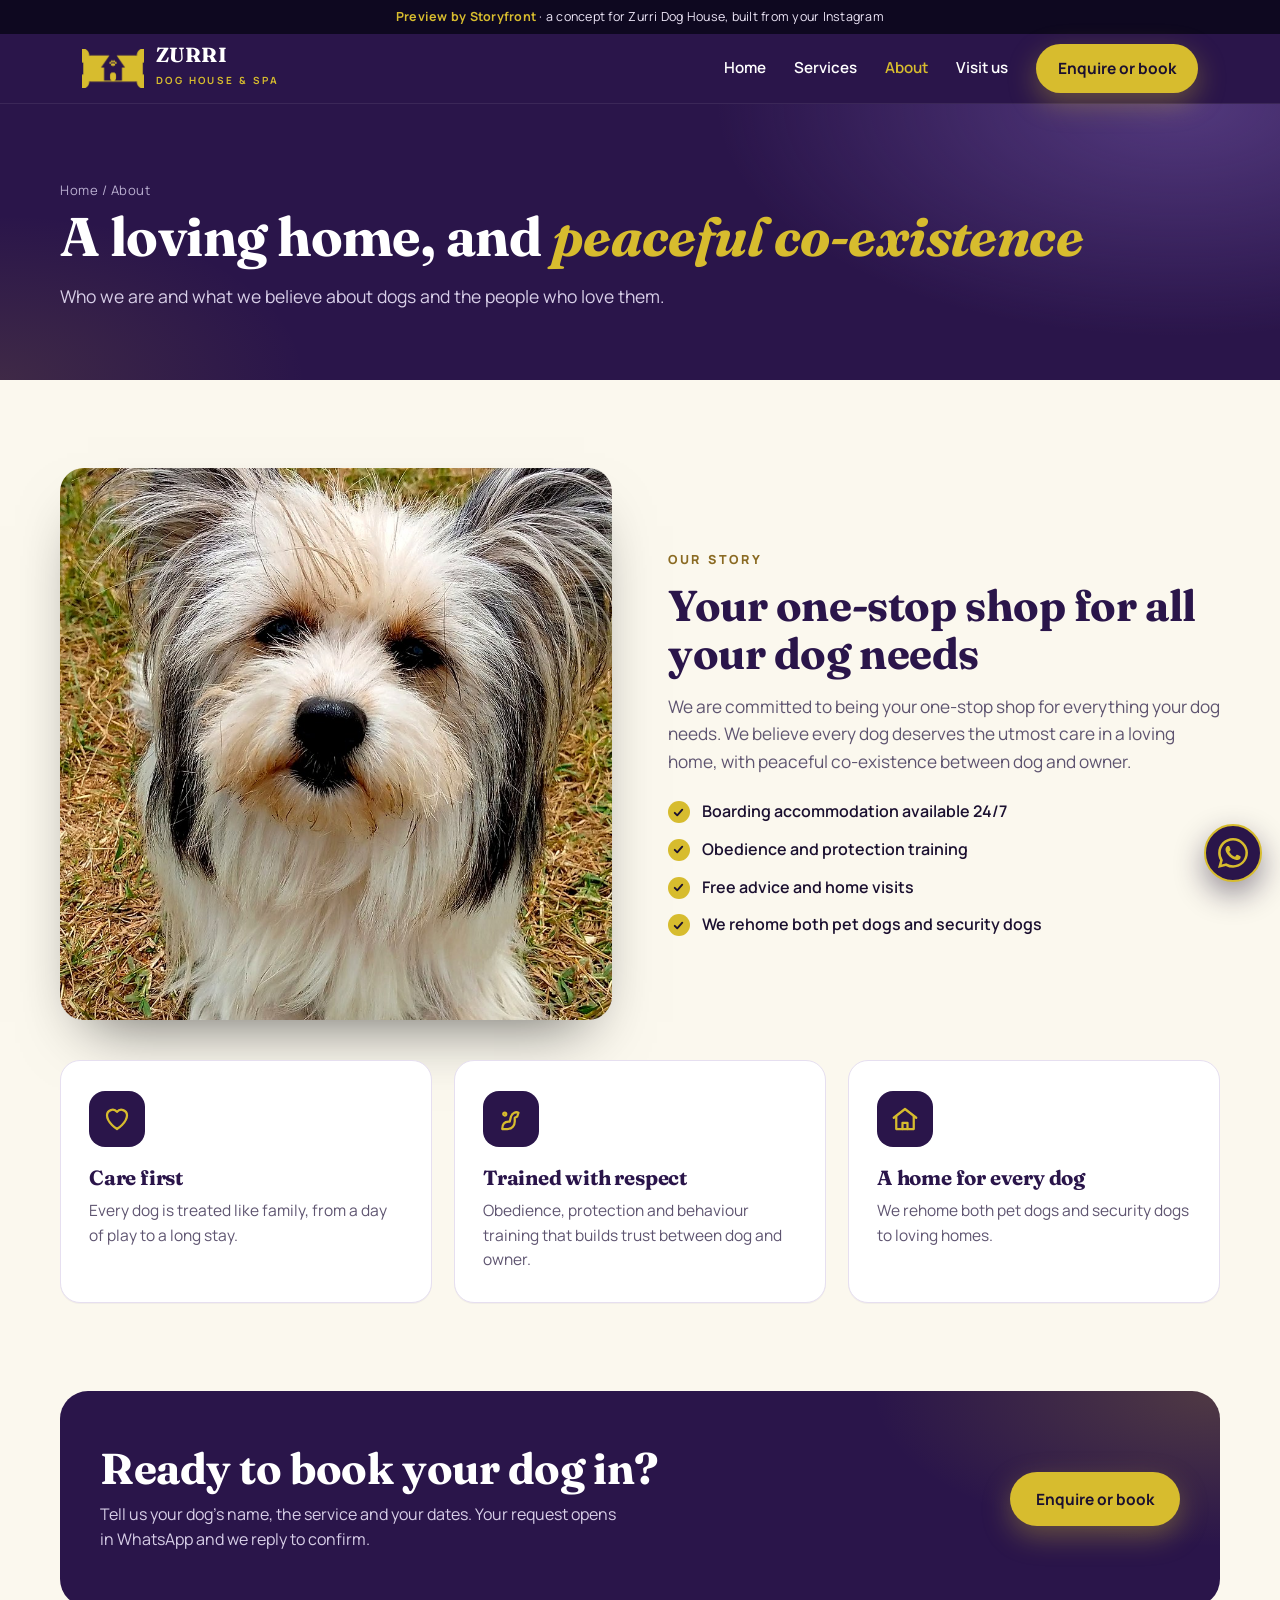
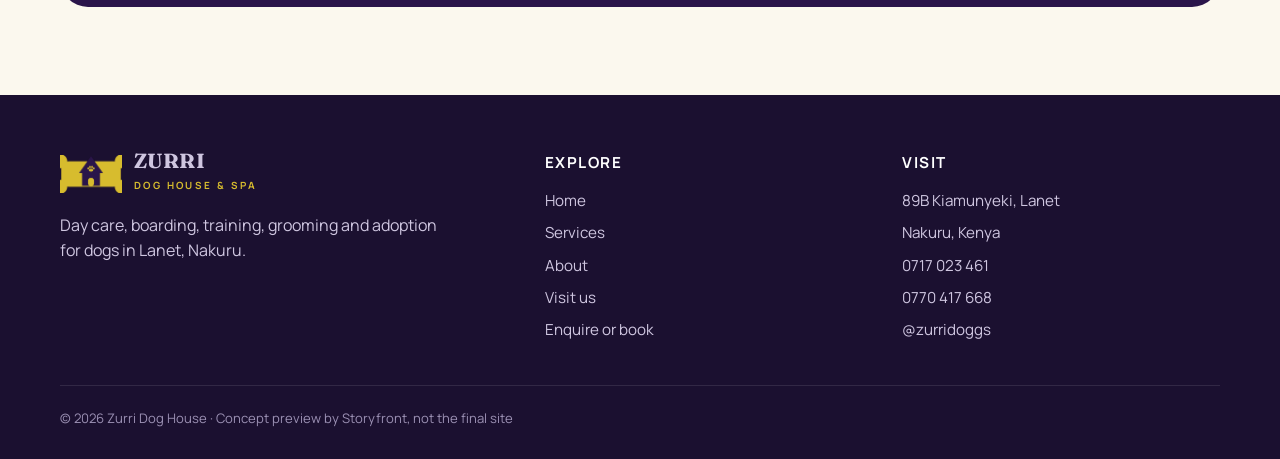
==== about.html @ 4cb2668e "Zurri Dog House v3 review copy" ====
<!DOCTYPE html>
<html lang="en"><head><meta charset="UTF-8"><meta name="viewport" content="width=device-width, initial-scale=1"><meta name="robots" content="noindex, nofollow">
<title>About | Zurri Dog House & Spa</title><meta name="description" content="Zurri Dog House is your one-stop shop for dog care in Lanet, Nakuru. Every dog deserves the utmost care in a loving home."><meta name="theme-color" content="#2A154A">
<link rel="canonical" href="https://storyfront-studio.github.io/zurri-dog-house-review/about.html">
<meta property="og:type" content="website"><meta property="og:site_name" content="Zurri Dog House"><meta property="og:title" content="About | Zurri Dog House & Spa"><meta property="og:description" content="Zurri Dog House is your one-stop shop for dog care in Lanet, Nakuru. Every dog deserves the utmost care in a loving home."><meta property="og:url" content="https://storyfront-studio.github.io/zurri-dog-house-review/about.html"><meta property="og:image" content="https://storyfront-studio.github.io/zurri-dog-house-review/assets/img/og-card.jpg"><meta property="og:image:width" content="1200"><meta property="og:image:height" content="630"><meta property="og:image:alt" content="Zurri Dog House and Spa, Lanet, Nakuru">
<meta name="twitter:card" content="summary_large_image"><meta name="twitter:title" content="About | Zurri Dog House & Spa"><meta name="twitter:description" content="Zurri Dog House is your one-stop shop for dog care in Lanet, Nakuru. Every dog deserves the utmost care in a loving home."><meta name="twitter:image" content="https://storyfront-studio.github.io/zurri-dog-house-review/assets/img/og-card.jpg">
<link rel="icon" type="image/png" sizes="32x32" href="assets/img/favicon-32.png"><link rel="apple-touch-icon" href="assets/img/favicon-180.png">
<link rel="preconnect" href="https://fonts.googleapis.com"><link rel="preconnect" href="https://fonts.gstatic.com" crossorigin>
<link href="https://fonts.googleapis.com/css2?family=Fraunces:ital,opsz,wght@0,9..144,600;0,9..144,700;1,9..144,600&family=Manrope:wght@400;500;600;700;800&display=swap" rel="stylesheet">
<link rel="stylesheet" href="assets/css/style.css"></head><body>
<div class="pv"><b>Preview by Storyfront</b> &middot; a concept for Zurri Dog House, built from your Instagram</div>
<header class="hdr"><div class="hdr-in"><a class="brand" href="index.html"><img src="assets/img/logo-badge.png" alt="Zurri Dog House logo"><span><b>ZURRI</b><small>Dog House &amp; Spa</small></span></a>
<nav class="nav" id="nav"><button class="nx" aria-label="Close menu">&times;</button><a href="index.html">Home</a><a href="services.html">Services</a><a href="about.html" class=on>About</a><a href="contact.html">Visit us</a><a class="btn btn-gold" href="enquire.html">Enquire or book</a></nav>
<button class="tg" aria-label="Open menu"><span></span><span></span><span></span></button></div></header>
<section class="ph"><div class="wrap"><div class="crumb"><a href="index.html">Home</a> / About</div><h1>A loving home, and <em>peaceful co-existence</em></h1><p>Who we are and what we believe about dogs and the people who love them.</p></div></section><section class="sec"><div class="wrap about"><div class="rv"><img src="assets/img/about.jpg" alt="A fluffy dog with big ears looking at the camera" loading="lazy"></div><div class="rv"><span class="eb2">Our story</span><h2>Your one-stop shop for all your dog needs</h2><p class="lead">We are committed to being your one-stop shop for everything your dog needs. We believe every dog deserves the utmost care in a loving home, with peaceful co-existence between dog and owner.</p><ul class="list" style="color:var(--ink)"><li>Boarding accommodation available 24/7</li><li>Obedience and protection training</li><li>Free advice and home visits</li><li>We rehome both pet dogs and security dogs</li></ul></div></div>
<div class="wrap"><div class="vals"><div class="card rv"><div class="ic"><svg viewBox="0 0 24 24"><path d="M12 20s-8-5-8-11a4.5 4.5 0 0 1 8-2.7A4.5 4.5 0 0 1 20 9c0 6-8 11-8 11z"/></svg></div><h3>Care first</h3><p>Every dog is treated like family, from a day of play to a long stay.</p></div><div class="card rv"><div class="ic"><svg viewBox="0 0 24 24"><path d="M5 20c0-4 2-6 5-6h1l1-4c1-3 4-4 6-3l-1 3-2 1v3c0 3-2 6-6 6z"/><circle cx="7" cy="8" r="1.2"/></svg></div><h3>Trained with respect</h3><p>Obedience, protection and behaviour training that builds trust between dog and owner.</p></div><div class="card rv"><div class="ic"><svg viewBox="0 0 24 24"><path d="M3 11l9-7 9 7"/><path d="M5 10v10h14V10"/><path d="M10 20v-5h4v5"/></svg></div><h3>A home for every dog</h3><p>We rehome both pet dogs and security dogs to loving homes.</p></div></div></div></section><section class="sec" style="padding-top:0"><div class="wrap"><div class="cta rv"><div><h2>Ready to book your dog in?</h2><p>Tell us your dog's name, the service and your dates. Your request opens in WhatsApp and we reply to confirm.</p></div><a class="btn btn-gold" href="enquire.html">Enquire or book</a></div></div></section>
<footer class="ftr"><div class="ftr-in"><div><a class="brand" href="index.html"><img src="assets/img/logo-badge.png" alt=""><span><b>ZURRI</b><small>Dog House &amp; Spa</small></span></a><p style="margin-top:16px;max-width:380px">Day care, boarding, training, grooming and adoption for dogs in Lanet, Nakuru.</p></div>
<div><h4>Explore</h4><ul><li><a href="index.html">Home</a></li><li><a href="services.html">Services</a></li><li><a href="about.html">About</a></li><li><a href="contact.html">Visit us</a></li><li><a href="enquire.html">Enquire or book</a></li></ul></div>
<div><h4>Visit</h4><ul><li>89B Kiamunyeki, Lanet</li><li>Nakuru, Kenya</li><li><a href="tel:+254717023461">0717 023 461</a></li><li><a href="tel:+254770417668">0770 417 668</a></li><li><a href="https://www.instagram.com/zurridoggs/" target="_blank" rel="noopener">@zurridoggs</a></li></ul></div></div>
<div class="cp">&copy; <span data-y></span> Zurri Dog House &middot; Concept preview by Storyfront, not the final site</div></footer><a class="wf" href="https://wa.me/254717023461?text=Hello%20Zurri%20Dog%20House%21%20I%20would%20like%20to%20ask%20about%20your%20services." target="_blank" rel="noopener" aria-label="Chat on WhatsApp"><svg width="20" height="20" viewBox="0 0 24 24" fill="currentColor" aria-hidden="true"><path d="M17.5 14.4c-.3-.15-1.76-.87-2.03-.97-.27-.1-.47-.15-.67.15-.2.3-.77.97-.94 1.17-.17.2-.35.22-.65.07-.3-.15-1.26-.46-2.4-1.48-.89-.79-1.49-1.77-1.66-2.07-.17-.3-.02-.46.13-.61.14-.13.3-.35.45-.52.15-.17.2-.3.3-.5.1-.2.05-.37-.02-.52-.08-.15-.68-1.63-.93-2.23-.24-.58-.49-.5-.67-.51h-.57c-.2 0-.52.07-.8.37-.27.3-1.04 1.02-1.04 2.5 0 1.47 1.07 2.9 1.22 3.1.15.2 2.1 3.2 5.1 4.49.71.3 1.27.49 1.7.63.72.23 1.37.2 1.88.12.58-.09 1.76-.72 2.01-1.42.25-.7.25-1.29.17-1.42-.07-.12-.27-.2-.57-.35zM12.05 21.8h-.01a9.87 9.87 0 0 1-5.03-1.38l-.36-.21-3.74.98 1-3.64-.24-.37a9.83 9.83 0 0 1-1.51-5.26c0-5.44 4.43-9.87 9.89-9.87a9.82 9.82 0 0 1 6.98 2.9 9.82 9.82 0 0 1 2.9 6.99c0 5.44-4.44 9.86-9.88 9.86zm8.4-18.27A11.8 11.8 0 0 0 12.04 0C5.46 0 .1 5.35.1 11.92c0 2.1.55 4.15 1.6 5.96L0 24l6.28-1.65a11.93 11.93 0 0 0 5.76 1.47h.01c6.58 0 11.93-5.35 11.93-11.93a11.86 11.86 0 0 0-3.53-8.36z"/></svg></a>
<script src="assets/js/main.js"></script></body></html>
---- assets/css/style.css ----
*{box-sizing:border-box;margin:0;padding:0}html{scroll-behavior:smooth;scroll-padding-top:90px}
:root{--pur:#2A154A;--ink:#1B1030;--gld:#D7BC2E;--lil:#7A5CB0;--crm:#FBF8EE;--mut:#5E5470;--line:#E6DFF0}
body{font-family:'Manrope',system-ui,sans-serif;color:var(--ink);background:var(--crm);line-height:1.6;-webkit-font-smoothing:antialiased}
img{max-width:100%;display:block}a{color:inherit;text-decoration:none}
h1,h2,h3{font-family:'Fraunces',Georgia,serif;line-height:1.12;letter-spacing:-.01em}
.pv{background:#0E0820;color:#EDE6F7;text-align:center;font-size:.78rem;padding:7px 12px;letter-spacing:.02em}.pv b{color:var(--gld)}
.hdr{position:sticky;top:0;z-index:50;background:var(--pur);color:#fff;border-bottom:1px solid rgba(255,255,255,.08)}
.hdr-in{max-width:1160px;margin:0 auto;padding:10px 22px;display:flex;align-items:center;justify-content:space-between;gap:16px}
.brand{display:flex;align-items:center;gap:12px}.brand img{width:62px;height:auto}.brand b{font-family:'Fraunces',serif;font-size:1.28rem;letter-spacing:.02em;display:block;line-height:1}.brand small{font-size:.62rem;letter-spacing:.24em;text-transform:uppercase;color:var(--gld);font-weight:700}
.nav{display:flex;align-items:center;gap:28px;font-weight:600;font-size:.95rem}.nav a:hover{color:var(--gld)}
.btn{display:inline-flex;align-items:center;gap:9px;padding:13px 24px;border-radius:999px;font-weight:700;font-size:.97rem;border:2px solid transparent;cursor:pointer;transition:transform .18s,box-shadow .18s,background .18s}
.btn:hover{transform:translateY(-2px)}.btn-gold{background:var(--gld);color:var(--ink);box-shadow:0 10px 28px rgba(215,188,46,.35)}.btn-gold:hover{background:#E4CB45}
.btn-line{border-color:rgba(255,255,255,.55);color:#fff}.btn-line:hover{background:rgba(255,255,255,.12)}.btn-pur{background:var(--pur);color:#fff}
.nav .btn{padding:10px 20px}.tg{display:none;background:none;border:0;padding:8px;cursor:pointer}.tg span{display:block;width:26px;height:2.5px;background:#fff;margin:5px 0;border-radius:2px}.nx{display:none}
.hero{position:relative;min-height:clamp(560px,86vh,780px);display:flex;align-items:center;color:#fff;background:#1B1030 url(../img/hero-wide.jpg) 72% center/cover no-repeat;isolation:isolate}
.hero::before{content:"";position:absolute;inset:0;z-index:-1;background:linear-gradient(95deg,rgba(27,16,48,.94) 0%,rgba(42,21,74,.86) 34%,rgba(42,21,74,.35) 62%,rgba(42,21,74,0) 82%)}
.hero-in{max-width:1160px;margin:0 auto;padding:70px 22px;width:100%}.hero-copy{max-width:560px}
.eyebrow{display:inline-block;font-size:.78rem;font-weight:800;letter-spacing:.22em;text-transform:uppercase;color:var(--gld);margin-bottom:16px}
.hero h1{font-size:clamp(2.5rem,5.6vw,4.3rem);font-weight:700;margin-bottom:20px}.hero h1 em{color:var(--gld);font-style:italic}
.hero p{font-size:1.14rem;color:#EDE6F7;max-width:480px;margin-bottom:30px}.ctas{display:flex;flex-wrap:wrap;gap:14px}
.chips{display:flex;flex-wrap:wrap;gap:10px;margin-top:34px}.chip{background:rgba(255,255,255,.12);border:1px solid rgba(255,255,255,.22);backdrop-filter:blur(6px);padding:8px 15px;border-radius:999px;font-size:.86rem;font-weight:600}.chip b{color:var(--gld)}
.sec{padding:88px 22px}.wrap{max-width:1160px;margin:0 auto}.ctr{text-align:center}.sec h2{font-size:clamp(1.9rem,3.6vw,2.7rem);margin-bottom:14px;color:var(--pur)}.lead{color:var(--mut);font-size:1.08rem;max-width:620px}.ctr .lead{margin:0 auto}
.eb2{display:block;font-size:.78rem;font-weight:800;letter-spacing:.22em;text-transform:uppercase;color:#8A6A22;margin-bottom:12px}
.grid{display:grid;grid-template-columns:repeat(3,1fr);gap:22px;margin-top:46px}
.card{background:#fff;border:1px solid var(--line);border-radius:20px;padding:30px 28px;box-shadow:0 1px 0 rgba(42,21,74,.04);transition:transform .22s,box-shadow .22s}.card:hover{transform:translateY(-5px);box-shadow:0 22px 48px -22px rgba(42,21,74,.35)}
.ic{width:56px;height:56px;border-radius:16px;background:var(--pur);display:grid;place-items:center;margin-bottom:20px}.ic svg{width:30px;height:30px;stroke:var(--gld);fill:none;stroke-width:1.8;stroke-linecap:round;stroke-linejoin:round}
.card h3{font-size:1.28rem;color:var(--pur);margin-bottom:8px}.card p{color:var(--mut);font-size:.97rem}.card .more{display:inline-block;margin-top:16px;font-weight:700;color:var(--pur);font-size:.93rem}.card .more:hover{color:#8A6A22}
.band{background:var(--pur);color:#fff;background-image:radial-gradient(60% 90% at 90% 0,rgba(122,92,176,.45),transparent 60%)}
.about{display:grid;grid-template-columns:1fr 1fr;gap:56px;align-items:center}.about img{border-radius:24px;aspect-ratio:1/1;object-fit:cover;box-shadow:0 30px 60px -28px rgba(0,0,0,.6)}
.band h2{color:#fff}.band .lead{color:#D8CFE8}.list{list-style:none;margin-top:24px;display:grid;gap:12px}.list li{display:flex;gap:12px;align-items:flex-start;font-weight:600}.list li::before{content:"";flex:0 0 22px;height:22px;margin-top:2px;border-radius:50%;background:var(--gld) url("data:image/svg+xml,%3Csvg xmlns='http://www.w3.org/2000/svg' viewBox='0 0 24 24'%3E%3Cpath d='M6 12.5l4 4 8-9' fill='none' stroke='%231B1030' stroke-width='3' stroke-linecap='round' stroke-linejoin='round'/%3E%3C/svg%3E") center/70% no-repeat}
.train{display:flex;flex-wrap:wrap;gap:10px;justify-content:center;margin-top:34px}.train span{background:#fff;border:1px solid var(--line);padding:11px 18px;border-radius:999px;font-weight:700;color:var(--pur);font-size:.95rem}
.hours{display:grid;grid-template-columns:1.1fr .9fr;gap:30px;margin-top:44px}.box{background:#fff;border:1px solid var(--line);border-radius:22px;padding:32px}.box h3{color:var(--pur);font-size:1.3rem;margin-bottom:16px}
.row{display:flex;justify-content:space-between;gap:12px;padding:12px 0;border-bottom:1px dashed var(--line);font-weight:600}.row:last-child{border:0}.row span:last-child{color:var(--mut);text-align:right}
.cta{background:var(--pur);border-radius:28px;padding:54px 40px;color:#fff;display:flex;align-items:center;justify-content:space-between;gap:30px;background-image:radial-gradient(50% 120% at 100% 0,rgba(215,188,46,.22),transparent 60%)}.cta h2{color:#fff;margin-bottom:8px}.cta p{color:#D8CFE8;max-width:520px}
.ftr{background:var(--ink);color:#CFC6E0;padding:56px 22px 30px}.ftr-in{max-width:1160px;margin:0 auto;display:grid;grid-template-columns:1.4fr 1fr 1fr;gap:40px}.ftr h4{color:#fff;margin-bottom:14px;font-size:.95rem;letter-spacing:.1em;text-transform:uppercase}.ftr li{list-style:none;margin:8px 0;font-size:.95rem}.ftr a:hover{color:var(--gld)}
.cp{max-width:1160px;margin:34px auto 0;padding-top:22px;border-top:1px solid rgba(255,255,255,.1);font-size:.82rem;color:#9B90B3}
.wf{position:fixed;right:18px;bottom:18px;z-index:40;width:58px;height:58px;border-radius:50%;background:#25D366;display:grid;place-items:center;color:#fff;box-shadow:0 12px 30px rgba(0,0,0,.35)}.wf svg{width:30px;height:30px}
.fc{background:#fff;border:1px solid var(--line);border-radius:22px;padding:34px;max-width:620px;margin:40px auto 0;box-shadow:0 30px 60px -36px rgba(42,21,74,.4)}label{display:block;font-weight:700;font-size:.9rem;margin:16px 0 6px;color:var(--pur)}
input,select,textarea{width:100%;font:inherit;padding:13px 14px;border:1.5px solid var(--line);border-radius:12px;background:var(--crm);color:var(--ink)}input:focus,select:focus,textarea:focus{outline:none;border-color:var(--lil);box-shadow:0 0 0 4px rgba(122,92,176,.15)}
.fc .btn{width:100%;justify-content:center;margin-top:22px;background:#25D366;color:#fff}.hint{font-size:.82rem;color:var(--mut);margin-top:12px;text-align:center}
.rv{opacity:0;transform:translateY(18px);transition:opacity .6s,transform .6s}.rv.in{opacity:1;transform:none}
@media(max-width:900px){.grid{grid-template-columns:1fr 1fr}.about,.hours{grid-template-columns:1fr}.about{gap:34px}.cta{flex-direction:column;align-items:flex-start;padding:40px 28px}.ftr-in{grid-template-columns:1fr 1fr}.ftr-in>div:first-child{grid-column:1/-1}}
@media(max-width:840px){.tg{display:block}.hdr{backdrop-filter:none}
.nav{position:fixed;inset:0;height:100vh;height:100dvh;background:var(--ink);flex-direction:column;justify-content:center;gap:30px;font-size:1.4rem;transform:translateX(100%);transition:transform .28s ease;z-index:80;overflow-y:auto}.nav.open{transform:none}.nav .btn{font-size:1.05rem;padding:14px 28px}
.nx{display:block;position:absolute;top:18px;right:20px;background:none;border:0;color:#fff;font-size:2.2rem;cursor:pointer}
.hero{background:#1B1030 url(../img/hero-tall.jpg) top center/100% auto no-repeat;align-items:flex-end;min-height:max(840px,100svh)}.hero::before{background:linear-gradient(0deg,#1B1030 0%,#1B1030 48%,rgba(27,16,48,.6) 56%,rgba(27,16,48,0) 66%)}.hero-in{padding:40px 20px 44px}.sec{padding:64px 20px}}
@media(max-width:600px){.grid{grid-template-columns:1fr}.brand img{width:52px}.brand b{font-size:1.1rem}.ftr-in{grid-template-columns:1fr}}
@media(prefers-reduced-motion:reduce){.rv{opacity:1;transform:none;transition:none}html{scroll-behavior:auto}}

/* v3: brand-coloured WhatsApp button + multi-page styles */
.wf{background:var(--pur);color:var(--gld);border:2px solid var(--gld);box-shadow:0 12px 30px rgba(27,16,48,.45)}.wf:hover{background:var(--gld);color:var(--pur)}
.fc .btn{background:var(--gld);color:var(--ink);box-shadow:0 10px 28px rgba(215,188,46,.3)}
.nav a.on:not(.btn){color:var(--gld)}
.ph{background:var(--pur);color:#fff;background-image:radial-gradient(60% 140% at 92% 0,rgba(122,92,176,.5),transparent 60%),radial-gradient(40% 100% at 0 100%,rgba(215,188,46,.12),transparent 60%);padding:76px 22px 70px}
.ph .wrap{max-width:1160px}.ph h1{font-size:clamp(2.2rem,4.6vw,3.4rem);margin:6px 0 14px}.ph h1 em{color:var(--gld);font-style:italic}.ph p{color:#D8CFE8;max-width:620px;font-size:1.1rem}.crumb{font-size:.82rem;color:#B9AED0;letter-spacing:.04em}.crumb a:hover{color:var(--gld)}
.svc{display:grid;grid-template-columns:auto 1fr auto;gap:26px;align-items:center;background:#fff;border:1px solid var(--line);border-radius:22px;padding:28px 30px;margin-bottom:18px;transition:transform .22s,box-shadow .22s}.svc:hover{transform:translateY(-3px);box-shadow:0 22px 48px -24px rgba(42,21,74,.35)}
.svc .ic{margin:0}.svc h3{font-size:1.35rem;color:var(--pur);margin-bottom:6px}.svc p{color:var(--mut)}.svc ul{margin:10px 0 0 18px;color:var(--mut);font-size:.95rem}
.vals{display:grid;grid-template-columns:repeat(3,1fr);gap:22px;margin-top:40px}
.tx{display:flex;gap:14px;flex-wrap:wrap;margin-top:26px}
@media(max-width:900px){.vals{grid-template-columns:1fr}.svc{grid-template-columns:1fr;gap:16px}.svc .btn{justify-self:start}}
@media(max-width:840px){.ph{padding:52px 20px 48px}}
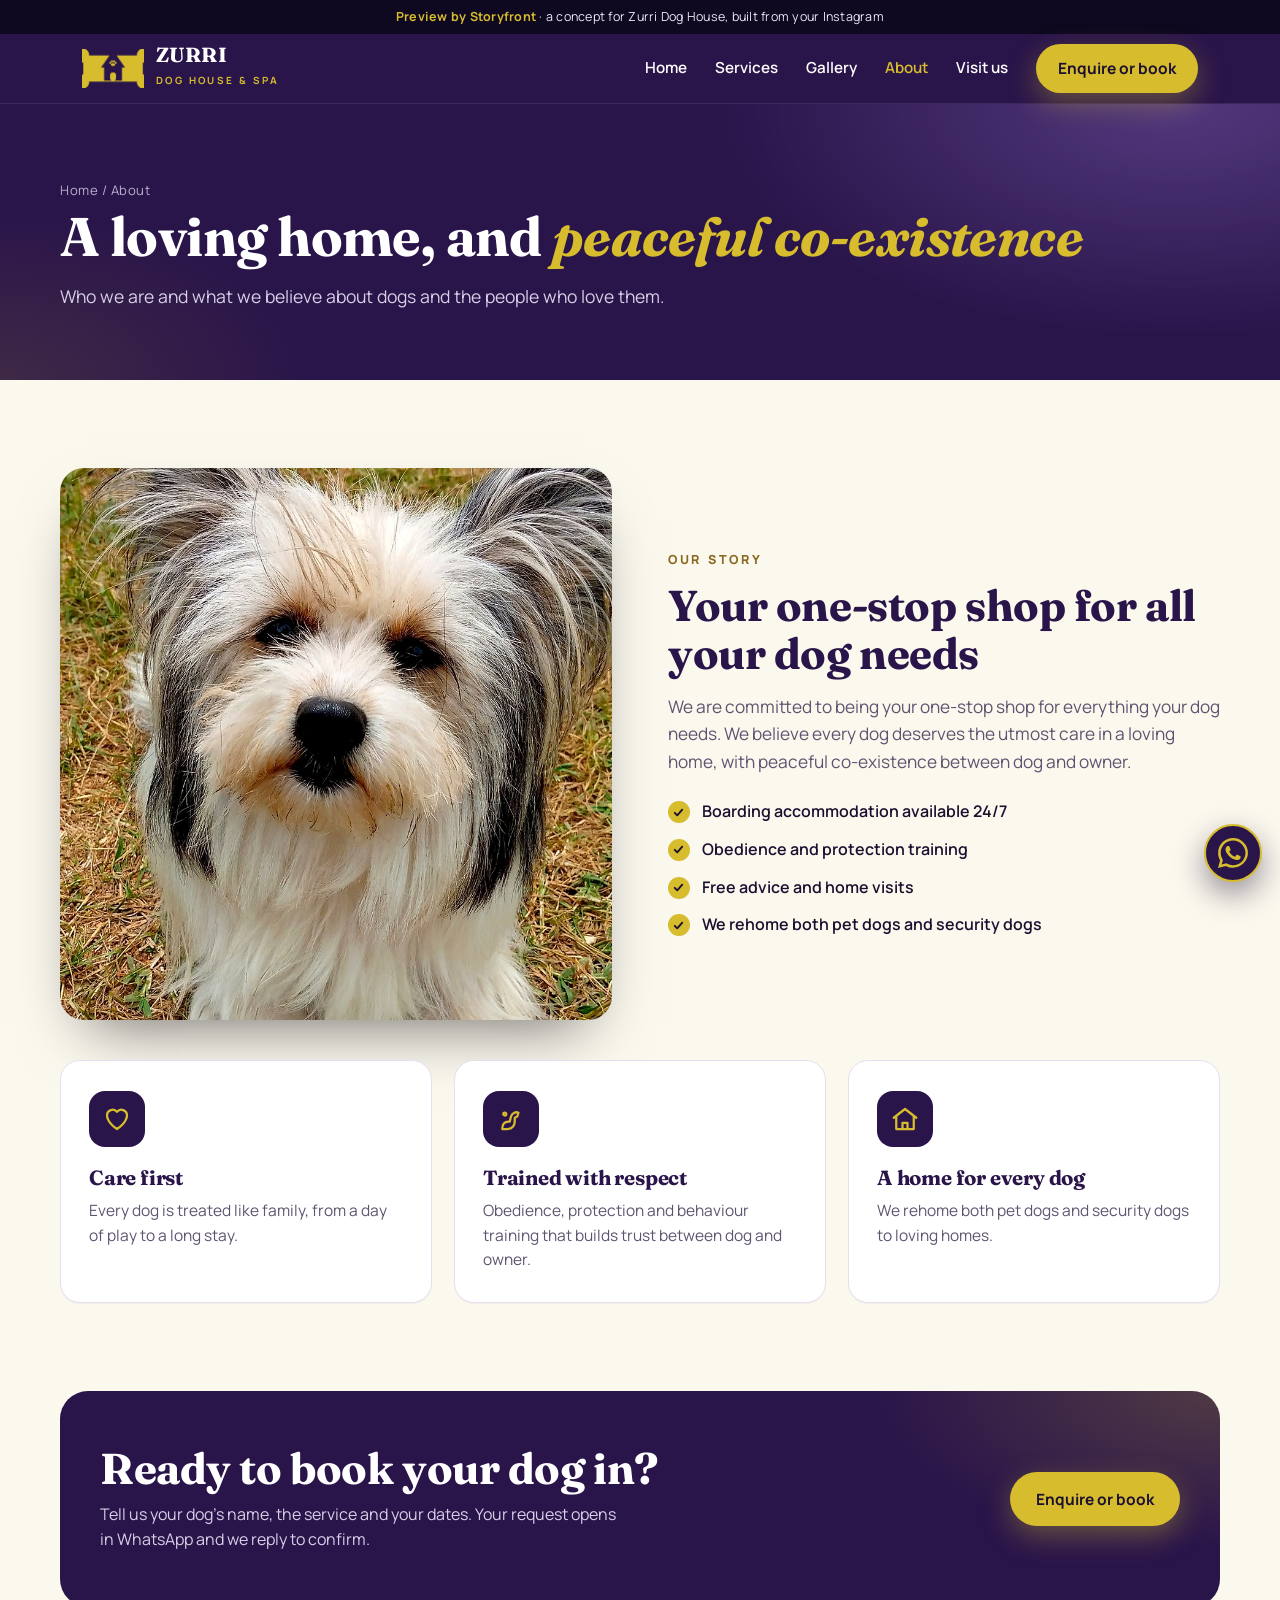
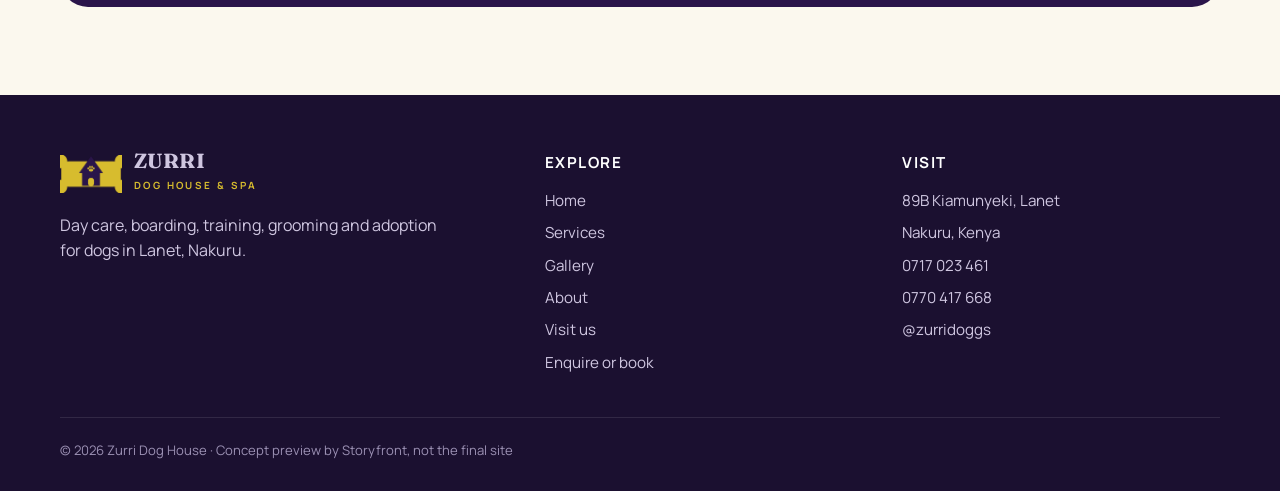
==== commit 3165db70: "Zurri v4 pages and photos" ====
--- a/about.html
+++ b/about.html
@@ -1,4 +1,4 @@
-<!DOCTYPE html>
+﻿<!DOCTYPE html>
 <html lang="en"><head><meta charset="UTF-8"><meta name="viewport" content="width=device-width, initial-scale=1"><meta name="robots" content="noindex, nofollow">
 <title>About | Zurri Dog House & Spa</title><meta name="description" content="Zurri Dog House is your one-stop shop for dog care in Lanet, Nakuru. Every dog deserves the utmost care in a loving home."><meta name="theme-color" content="#2A154A">
 <link rel="canonical" href="https://storyfront-studio.github.io/zurri-dog-house-review/about.html">
@@ -10,12 +10,12 @@
 <link rel="stylesheet" href="assets/css/style.css"></head><body>
 <div class="pv"><b>Preview by Storyfront</b> &middot; a concept for Zurri Dog House, built from your Instagram</div>
 <header class="hdr"><div class="hdr-in"><a class="brand" href="index.html"><img src="assets/img/logo-badge.png" alt="Zurri Dog House logo"><span><b>ZURRI</b><small>Dog House &amp; Spa</small></span></a>
-<nav class="nav" id="nav"><button class="nx" aria-label="Close menu">&times;</button><a href="index.html">Home</a><a href="services.html">Services</a><a href="about.html" class=on>About</a><a href="contact.html">Visit us</a><a class="btn btn-gold" href="enquire.html">Enquire or book</a></nav>
+<nav class="nav" id="nav"><button class="nx" aria-label="Close menu">&times;</button><a href="index.html">Home</a><a href="services.html">Services</a><a href="gallery.html">Gallery</a><a href="about.html" class=on>About</a><a href="contact.html">Visit us</a><a class="btn btn-gold" href="enquire.html">Enquire or book</a></nav>
 <button class="tg" aria-label="Open menu"><span></span><span></span><span></span></button></div></header>
 <section class="ph"><div class="wrap"><div class="crumb"><a href="index.html">Home</a> / About</div><h1>A loving home, and <em>peaceful co-existence</em></h1><p>Who we are and what we believe about dogs and the people who love them.</p></div></section><section class="sec"><div class="wrap about"><div class="rv"><img src="assets/img/about.jpg" alt="A fluffy dog with big ears looking at the camera" loading="lazy"></div><div class="rv"><span class="eb2">Our story</span><h2>Your one-stop shop for all your dog needs</h2><p class="lead">We are committed to being your one-stop shop for everything your dog needs. We believe every dog deserves the utmost care in a loving home, with peaceful co-existence between dog and owner.</p><ul class="list" style="color:var(--ink)"><li>Boarding accommodation available 24/7</li><li>Obedience and protection training</li><li>Free advice and home visits</li><li>We rehome both pet dogs and security dogs</li></ul></div></div>
 <div class="wrap"><div class="vals"><div class="card rv"><div class="ic"><svg viewBox="0 0 24 24"><path d="M12 20s-8-5-8-11a4.5 4.5 0 0 1 8-2.7A4.5 4.5 0 0 1 20 9c0 6-8 11-8 11z"/></svg></div><h3>Care first</h3><p>Every dog is treated like family, from a day of play to a long stay.</p></div><div class="card rv"><div class="ic"><svg viewBox="0 0 24 24"><path d="M5 20c0-4 2-6 5-6h1l1-4c1-3 4-4 6-3l-1 3-2 1v3c0 3-2 6-6 6z"/><circle cx="7" cy="8" r="1.2"/></svg></div><h3>Trained with respect</h3><p>Obedience, protection and behaviour training that builds trust between dog and owner.</p></div><div class="card rv"><div class="ic"><svg viewBox="0 0 24 24"><path d="M3 11l9-7 9 7"/><path d="M5 10v10h14V10"/><path d="M10 20v-5h4v5"/></svg></div><h3>A home for every dog</h3><p>We rehome both pet dogs and security dogs to loving homes.</p></div></div></div></section><section class="sec" style="padding-top:0"><div class="wrap"><div class="cta rv"><div><h2>Ready to book your dog in?</h2><p>Tell us your dog's name, the service and your dates. Your request opens in WhatsApp and we reply to confirm.</p></div><a class="btn btn-gold" href="enquire.html">Enquire or book</a></div></div></section>
 <footer class="ftr"><div class="ftr-in"><div><a class="brand" href="index.html"><img src="assets/img/logo-badge.png" alt=""><span><b>ZURRI</b><small>Dog House &amp; Spa</small></span></a><p style="margin-top:16px;max-width:380px">Day care, boarding, training, grooming and adoption for dogs in Lanet, Nakuru.</p></div>
-<div><h4>Explore</h4><ul><li><a href="index.html">Home</a></li><li><a href="services.html">Services</a></li><li><a href="about.html">About</a></li><li><a href="contact.html">Visit us</a></li><li><a href="enquire.html">Enquire or book</a></li></ul></div>
+<div><h4>Explore</h4><ul><li><a href="index.html">Home</a></li><li><a href="services.html">Services</a></li><li><a href="gallery.html">Gallery</a></li><li><a href="about.html">About</a></li><li><a href="contact.html">Visit us</a></li><li><a href="enquire.html">Enquire or book</a></li></ul></div>
 <div><h4>Visit</h4><ul><li>89B Kiamunyeki, Lanet</li><li>Nakuru, Kenya</li><li><a href="tel:+254717023461">0717 023 461</a></li><li><a href="tel:+254770417668">0770 417 668</a></li><li><a href="https://www.instagram.com/zurridoggs/" target="_blank" rel="noopener">@zurridoggs</a></li></ul></div></div>
 <div class="cp">&copy; <span data-y></span> Zurri Dog House &middot; Concept preview by Storyfront, not the final site</div></footer><a class="wf" href="https://wa.me/254717023461?text=Hello%20Zurri%20Dog%20House%21%20I%20would%20like%20to%20ask%20about%20your%20services." target="_blank" rel="noopener" aria-label="Chat on WhatsApp"><svg width="20" height="20" viewBox="0 0 24 24" fill="currentColor" aria-hidden="true"><path d="M17.5 14.4c-.3-.15-1.76-.87-2.03-.97-.27-.1-.47-.15-.67.15-.2.3-.77.97-.94 1.17-.17.2-.35.22-.65.07-.3-.15-1.26-.46-2.4-1.48-.89-.79-1.49-1.77-1.66-2.07-.17-.3-.02-.46.13-.61.14-.13.3-.35.45-.52.15-.17.2-.3.3-.5.1-.2.05-.37-.02-.52-.08-.15-.68-1.63-.93-2.23-.24-.58-.49-.5-.67-.51h-.57c-.2 0-.52.07-.8.37-.27.3-1.04 1.02-1.04 2.5 0 1.47 1.07 2.9 1.22 3.1.15.2 2.1 3.2 5.1 4.49.71.3 1.27.49 1.7.63.72.23 1.37.2 1.88.12.58-.09 1.76-.72 2.01-1.42.25-.7.25-1.29.17-1.42-.07-.12-.27-.2-.57-.35zM12.05 21.8h-.01a9.87 9.87 0 0 1-5.03-1.38l-.36-.21-3.74.98 1-3.64-.24-.37a9.83 9.83 0 0 1-1.51-5.26c0-5.44 4.43-9.87 9.89-9.87a9.82 9.82 0 0 1 6.98 2.9 9.82 9.82 0 0 1 2.9 6.99c0 5.44-4.44 9.86-9.88 9.86zm8.4-18.27A11.8 11.8 0 0 0 12.04 0C5.46 0 .1 5.35.1 11.92c0 2.1.55 4.15 1.6 5.96L0 24l6.28-1.65a11.93 11.93 0 0 0 5.76 1.47h.01c6.58 0 11.93-5.35 11.93-11.93a11.86 11.86 0 0 0-3.53-8.36z"/></svg></a>
 <script src="assets/js/main.js"></script></body></html>
--- a/assets/css/style.css
+++ b/assets/css/style.css
@@ -59,3 +59,13 @@
 .tx{display:flex;gap:14px;flex-wrap:wrap;margin-top:26px}
 @media(max-width:900px){.vals{grid-template-columns:1fr}.svc{grid-template-columns:1fr;gap:16px}.svc .btn{justify-self:start}}
 @media(max-width:840px){.ph{padding:52px 20px 48px}}
+
+/* v4: gallery, video band */
+.gal{columns:3 280px;column-gap:16px}.gal figure{break-inside:avoid;margin:0 0 16px;border-radius:18px;overflow:hidden;background:#fff;border:1px solid var(--line)}.gal img,.gal video{width:100%;display:block}
+.gal figcaption{padding:10px 14px;font-size:.88rem;color:var(--mut)}
+.vband{position:relative;min-height:460px;display:flex;align-items:center;color:#fff;overflow:hidden;isolation:isolate;background:#1B1030}
+.vband video{position:absolute;inset:0;width:100%;height:100%;object-fit:cover;z-index:-2}.vband::before{content:"";position:absolute;inset:0;z-index:-1;background:linear-gradient(90deg,rgba(27,16,48,.9),rgba(42,21,74,.55) 55%,rgba(42,21,74,.15))}
+.vband h2{font-size:clamp(2rem,4vw,3rem);margin:8px 0 14px;color:#fff}.vband p{max-width:480px;color:#EDE6F7;margin-bottom:24px}
+.strip{display:grid;grid-template-columns:repeat(4,1fr);gap:14px;margin-top:34px}.strip img{width:100%;aspect-ratio:1;object-fit:cover;border-radius:18px;display:block}
+@media(max-width:760px){.strip{grid-template-columns:repeat(2,1fr)}.vband{min-height:420px}.vband::before{background:linear-gradient(0deg,rgba(27,16,48,.92),rgba(42,21,74,.55))}.vband{align-items:flex-end;padding-bottom:30px}}
+@media(prefers-reduced-motion:reduce){.vband video{display:none}}
